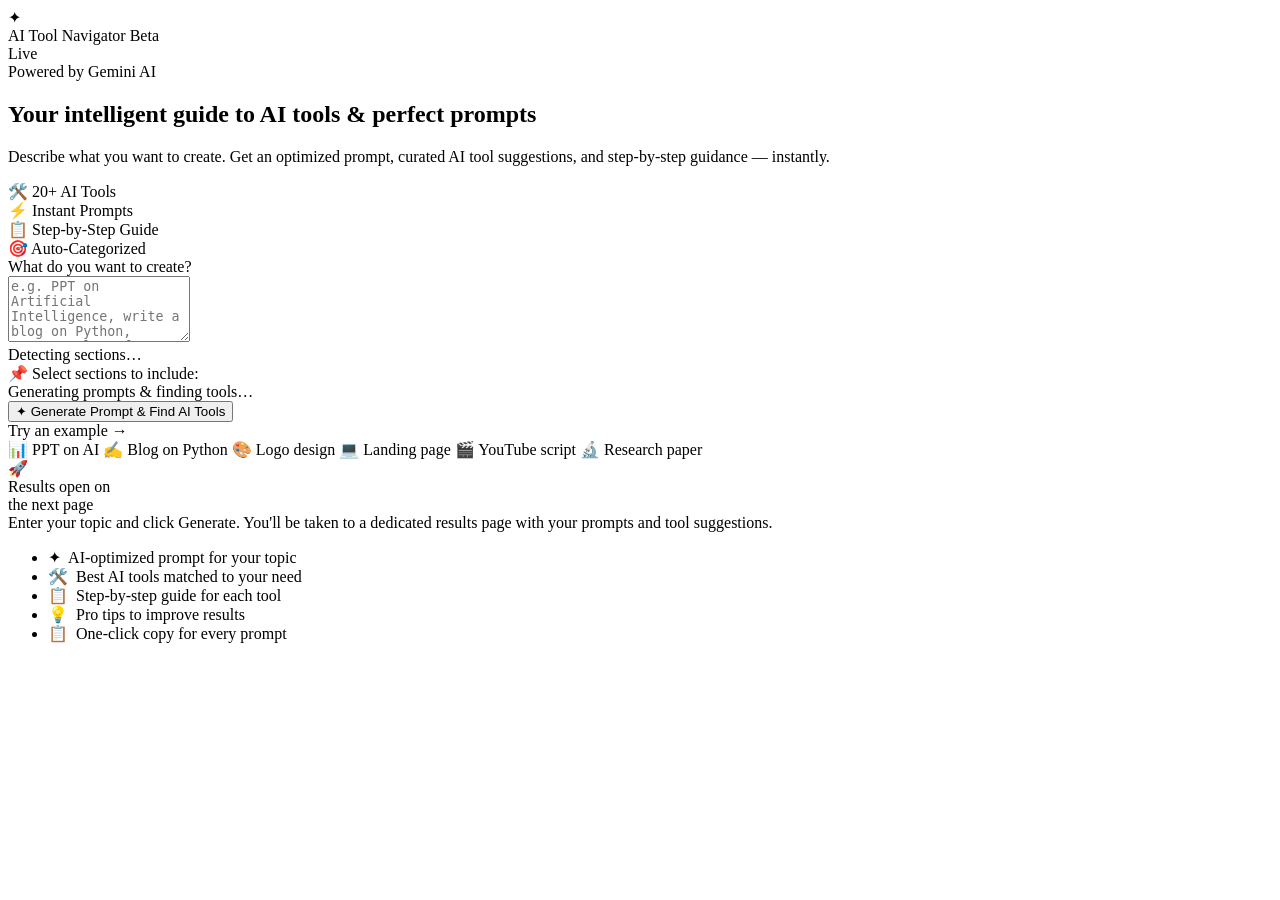
==== frontend/pages/index.html @ 3849bd99 "first commit" ====
<!DOCTYPE html>
<html lang="en">
<head>
  <meta charset="UTF-8" />
  <meta name="viewport" content="width=device-width, initial-scale=1.0" />
  <title>AI Tool Navigator</title>
  <link rel="stylesheet" href="/css/base.css" />
  <link rel="stylesheet" href="/css/index.css" />
</head>
<body>

<!-- Background -->
<div class="bg"></div>
<div class="orb orb-1"></div>
<div class="orb orb-2"></div>
<div class="orb orb-3"></div>

<div style="position:relative;z-index:1;">

  <!-- Navbar -->
  <nav class="navbar">
    <div class="nav-brand">
      <div class="nav-icon">✦</div>
      AI Tool Navigator
      <span class="nav-badge">Beta</span>
    </div>
    <div class="nav-live">
      <span class="live-dot"></span>
      Live
    </div>
  </nav>

  <!-- Hero -->
  <section class="hero">
    <div class="hero-pill fu">
      <span class="hero-pill-dot"></span>
      Powered by Gemini AI
    </div>
    <h1 class="hero-h1 fu d1">
      Your intelligent guide to
      <span class="line2">AI tools &amp; perfect prompts</span>
    </h1>
    <p class="hero-p fu d2">
      Describe what you want to create. Get an optimized prompt,
      curated AI tool suggestions, and step-by-step guidance — instantly.
    </p>
    <div class="stats fu d3">
      <div class="stat"><span class="stat-ico">🛠️</span> 20+ AI Tools</div>
      <div class="stat"><span class="stat-ico">⚡</span> Instant Prompts</div>
      <div class="stat"><span class="stat-ico">📋</span> Step-by-Step Guide</div>
      <div class="stat"><span class="stat-ico">🎯</span> Auto-Categorized</div>
    </div>
  </section>

  <!-- Main layout -->
  <div class="layout fu d4">

    <!-- Left: Input -->
    <div class="input-card card">
      <div class="field-label">What do you want to create?</div>

      <textarea
        id="topic"
        class="textarea"
        rows="4"
        placeholder="e.g. PPT on Artificial Intelligence, write a blog on Python, create a logo for my startup…"
      ></textarea>

      <!-- Sections loader -->
      <div class="loader" id="ldSec">
        <div class="dots"><span></span><span></span><span></span></div>
        Detecting sections…
      </div>

      <!-- Dynamic sections -->
      <div class="sec-area" id="secArea">
        <div class="sec-label">📌 Select sections to include:</div>
        <div class="sec-grid" id="secGrid"></div>
      </div>

      <!-- Generate loader -->
      <div class="loader" id="ldGen">
        <div class="dots"><span></span><span></span><span></span></div>
        Generating prompts &amp; finding tools…
      </div>

      <button class="btn-primary" id="genBtn">
        ✦ Generate Prompt &amp; Find AI Tools
      </button>

      <!-- Examples -->
      <div>
        <div class="ex-label">Try an example →</div>
        <div class="ex-row">
          <span class="chip" data-ex="PPT on Artificial Intelligence">📊 PPT on AI</span>
          <span class="chip" data-ex="Write a blog on Python">✍️ Blog on Python</span>
          <span class="chip" data-ex="Logo design for a startup">🎨 Logo design</span>
          <span class="chip" data-ex="Landing page for SaaS product">💻 Landing page</span>
          <span class="chip" data-ex="YouTube script on climate change">🎬 YouTube script</span>
          <span class="chip" data-ex="Research paper on quantum computing">🔬 Research paper</span>
        </div>
      </div>
    </div>

    <!-- Right: Preview -->
    <div class="preview-card card">
      <div class="preview-orb">🚀</div>
      <div class="preview-title">Results open on<br>the next page</div>
      <div class="preview-desc">
        Enter your topic and click Generate. You'll be taken to a dedicated results page with your prompts and tool suggestions.
      </div>
      <ul class="feature-list">
        <li>✦ &nbsp;AI-optimized prompt for your topic</li>
        <li>🛠️ &nbsp;Best AI tools matched to your need</li>
        <li>📋 &nbsp;Step-by-step guide for each tool</li>
        <li>💡 &nbsp;Pro tips to improve results</li>
        <li>📋 &nbsp;One-click copy for every prompt</li>
      </ul>
    </div>

  </div>
</div>

<script src="/js/index.js"></script>
</body>
</html>
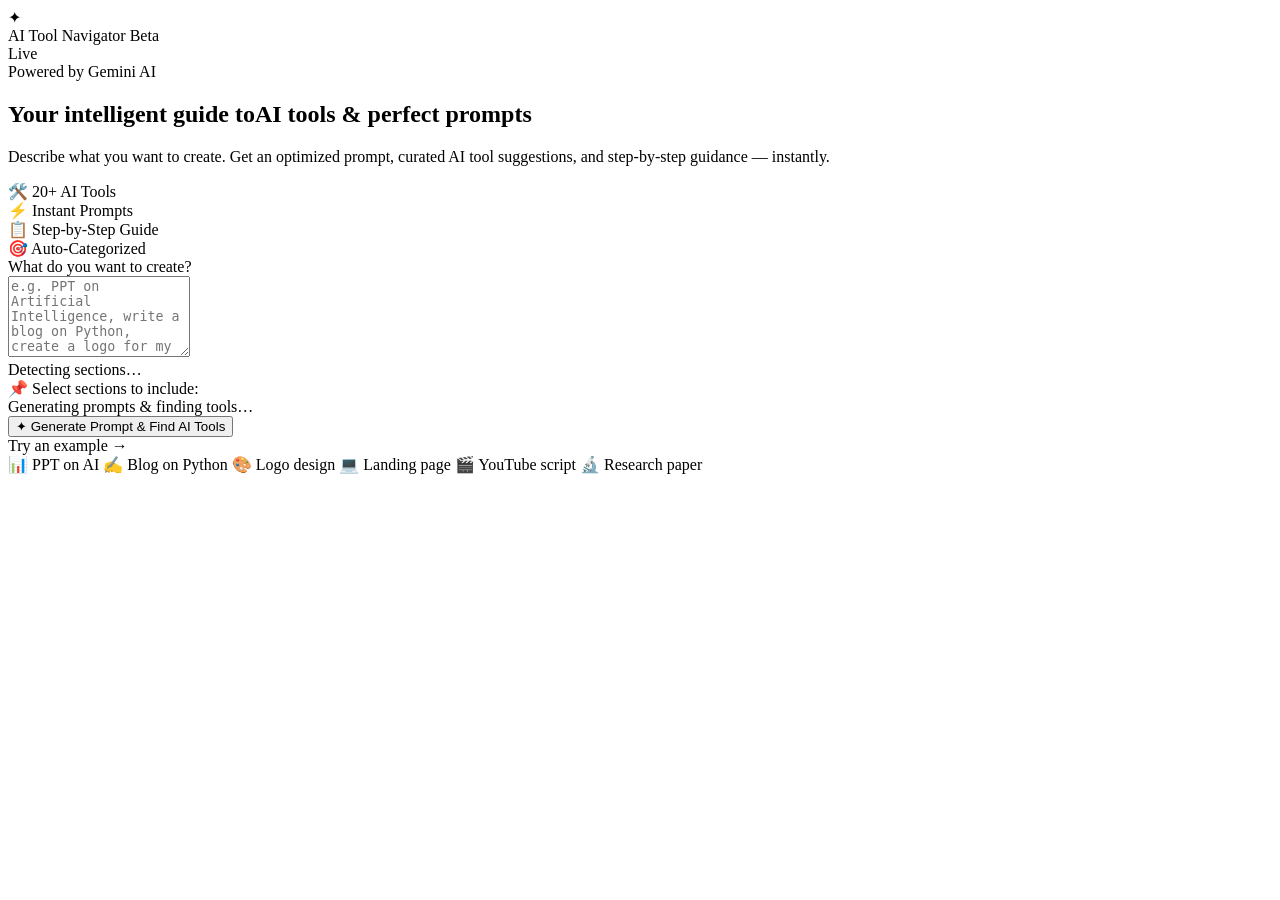
==== commit d8d04bb1: "add login signup dashboard with history feature" ====
--- a/frontend/pages/index.html
+++ b/frontend/pages/index.html
@@ -1,49 +1,31 @@
 <!DOCTYPE html>
 <html lang="en">
 <head>
-  <meta charset="UTF-8" />
-  <meta name="viewport" content="width=device-width, initial-scale=1.0" />
+  <meta charset="UTF-8"/>
+  <meta name="viewport" content="width=device-width,initial-scale=1.0"/>
   <title>AI Tool Navigator</title>
-  <link rel="stylesheet" href="/css/base.css" />
-  <link rel="stylesheet" href="/css/index.css" />
+  <link rel="stylesheet" href="/css/base.css?v=2"/>
+  <link rel="stylesheet" href="/css/index.css?v=2"/>
 </head>
 <body>
-
-<!-- Background -->
 <div class="bg"></div>
-<div class="orb orb-1"></div>
-<div class="orb orb-2"></div>
-<div class="orb orb-3"></div>
-
+<div class="orb orb-1"></div><div class="orb orb-2"></div><div class="orb orb-3"></div>
 <div style="position:relative;z-index:1;">
-
-  <!-- Navbar -->
   <nav class="navbar">
     <div class="nav-brand">
       <div class="nav-icon">✦</div>
       AI Tool Navigator
       <span class="nav-badge">Beta</span>
     </div>
-    <div class="nav-live">
-      <span class="live-dot"></span>
-      Live
+    <div class="nav-right" id="navRight">
+      <div class="nav-live"><span class="live-dot"></span> Live</div>
     </div>
   </nav>
 
-  <!-- Hero -->
   <section class="hero">
-    <div class="hero-pill fu">
-      <span class="hero-pill-dot"></span>
-      Powered by Gemini AI
-    </div>
-    <h1 class="hero-h1 fu d1">
-      Your intelligent guide to
-      <span class="line2">AI tools &amp; perfect prompts</span>
-    </h1>
-    <p class="hero-p fu d2">
-      Describe what you want to create. Get an optimized prompt,
-      curated AI tool suggestions, and step-by-step guidance — instantly.
-    </p>
+    <div class="hero-pill fu"><span class="hero-pill-dot"></span>Powered by Gemini AI</div>
+    <h1 class="hero-h1 fu d1">Your intelligent guide to<span class="line2">AI tools &amp; perfect prompts</span></h1>
+    <p class="hero-p fu d2">Describe what you want to create. Get an optimized prompt, curated AI tool suggestions, and step-by-step guidance — instantly.</p>
     <div class="stats fu d3">
       <div class="stat"><span class="stat-ico">🛠️</span> 20+ AI Tools</div>
       <div class="stat"><span class="stat-ico">⚡</span> Instant Prompts</div>
@@ -52,43 +34,17 @@
     </div>
   </section>
 
-  <!-- Main layout -->
   <div class="layout fu d4">
-
-    <!-- Left: Input -->
     <div class="input-card card">
       <div class="field-label">What do you want to create?</div>
-
-      <textarea
-        id="topic"
-        class="textarea"
-        rows="4"
-        placeholder="e.g. PPT on Artificial Intelligence, write a blog on Python, create a logo for my startup…"
-      ></textarea>
-
-      <!-- Sections loader -->
-      <div class="loader" id="ldSec">
-        <div class="dots"><span></span><span></span><span></span></div>
-        Detecting sections…
-      </div>
-
-      <!-- Dynamic sections -->
+      <textarea id="topic" class="textarea" rows="5" placeholder="e.g. PPT on Artificial Intelligence, write a blog on Python, create a logo for my startup…"></textarea>
+      <div class="loader" id="ldSec"><div class="dots"><span></span><span></span><span></span></div> Detecting sections…</div>
       <div class="sec-area" id="secArea">
         <div class="sec-label">📌 Select sections to include:</div>
         <div class="sec-grid" id="secGrid"></div>
       </div>
-
-      <!-- Generate loader -->
-      <div class="loader" id="ldGen">
-        <div class="dots"><span></span><span></span><span></span></div>
-        Generating prompts &amp; finding tools…
-      </div>
-
-      <button class="btn-primary" id="genBtn">
-        ✦ Generate Prompt &amp; Find AI Tools
-      </button>
-
-      <!-- Examples -->
+      <div class="loader" id="ldGen"><div class="dots"><span></span><span></span><span></span></div> Generating prompts &amp; finding tools…</div>
+      <button class="btn-primary" id="genBtn">✦ Generate Prompt &amp; Find AI Tools</button>
       <div>
         <div class="ex-label">Try an example →</div>
         <div class="ex-row">
@@ -101,26 +57,10 @@
         </div>
       </div>
     </div>
-
-    <!-- Right: Preview -->
-    <div class="preview-card card">
-      <div class="preview-orb">🚀</div>
-      <div class="preview-title">Results open on<br>the next page</div>
-      <div class="preview-desc">
-        Enter your topic and click Generate. You'll be taken to a dedicated results page with your prompts and tool suggestions.
-      </div>
-      <ul class="feature-list">
-        <li>✦ &nbsp;AI-optimized prompt for your topic</li>
-        <li>🛠️ &nbsp;Best AI tools matched to your need</li>
-        <li>📋 &nbsp;Step-by-step guide for each tool</li>
-        <li>💡 &nbsp;Pro tips to improve results</li>
-        <li>📋 &nbsp;One-click copy for every prompt</li>
-      </ul>
-    </div>
-
   </div>
 </div>
-
-<script src="/js/index.js"></script>
+<div class="toast" id="toast"></div>
+<script src="/js/nav.js?v=2"></script>
+<script src="/js/index.js?v=2"></script>
 </body>
-</html>
+</html>
